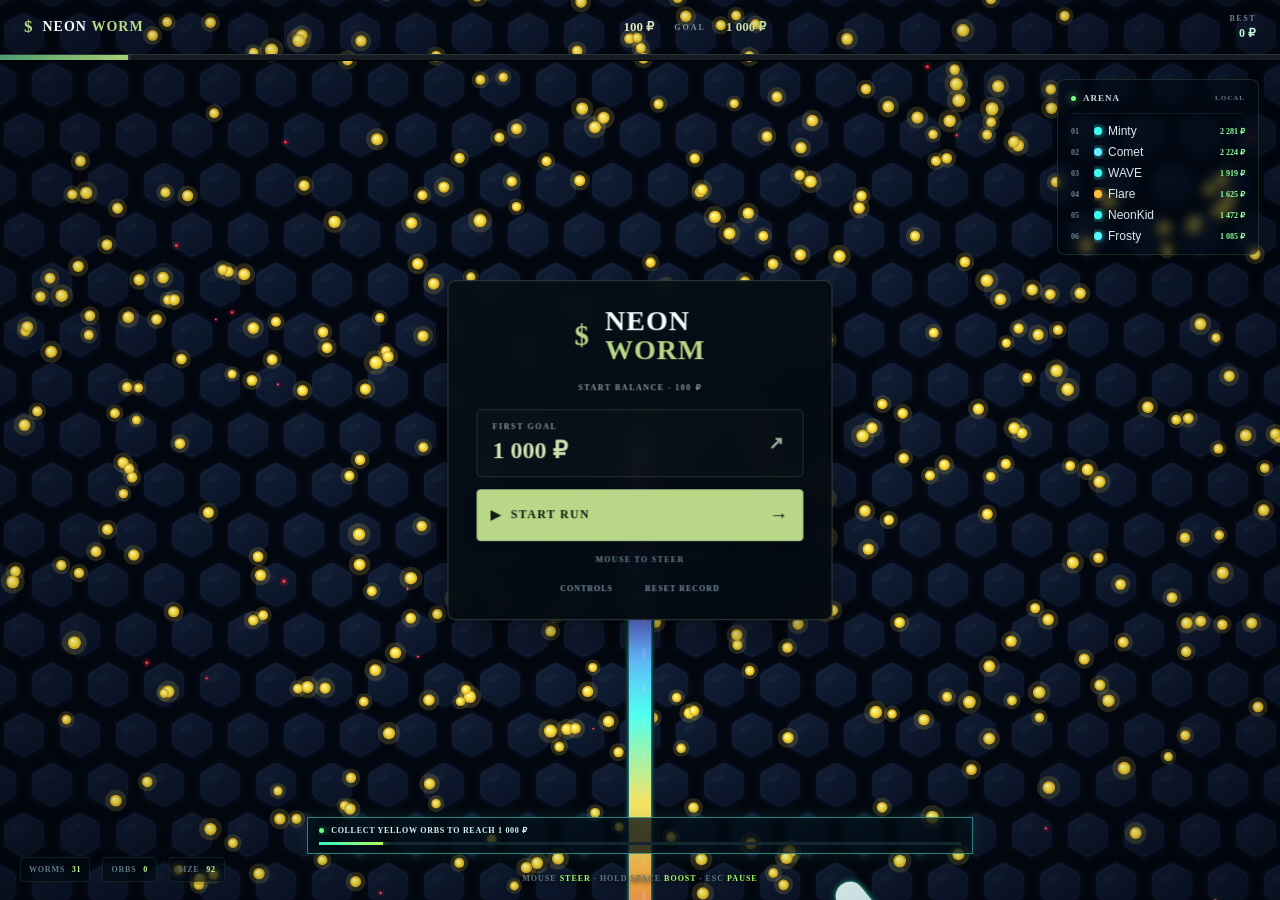
==== index.html @ e164d158 "Add files via upload" ====
<!doctype html>
<html lang="en">
<head>
<meta charset="utf-8">
<meta name="viewport" content="width=device-width, initial-scale=1, maximum-scale=1, user-scalable=no">
<title>Neon Worm v6.3 — Ruble Goals</title>
<link rel="stylesheet" href="style.css">
</head>
<body>
<main id="gameShell">
  <canvas id="arena" aria-label="Neon Worm game arena"></canvas>
  <div class="screen-shade"></div>

  <header class="top-hud" id="topHud">
    <div class="top-line">
      <div class="brand"><span class="brand-icon">$</span><span>NEON <b>WORM</b></span></div>
      <div class="goal-inline"><span id="cashValue">100 ₽</span><span class="goal-caption" id="goalCaption">GOAL</span><span class="target-amount" id="targetAmount">1 000 ₽</span></div>
      <div class="best-box"><small>BEST</small><b id="bestValue">0 ₽</b></div>
    </div>
    <div class="goal-track"><div class="goal-fill" id="goalFill"></div></div>
  </header>

  <aside class="leaderboard panel" id="leaderboardPanel">
    <div class="panel-label"><span class="live-dot"></span> ARENA <small>LOCAL</small></div>
    <div id="leaderboardList" class="leaderboard-list"><div class="leader-placeholder">Start a run to see the arena rankings.</div></div>
  </aside>

  <div class="task-banner hidden" id="taskBanner">EXIT WINDOW OPEN — YOU CAN LEAVE NOW</div>
  <div class="timer-box hidden" id="timerBox"><small>EXIT AVAILABLE</small><b id="timerValue">15</b><small>SECONDS LEFT</small></div>

  <section class="start-screen" id="startScreen">
    <div class="start-logo"><span class="logo-dollar">$</span><span>NEON<br><b>WORM</b></span></div>
    <p class="start-kicker">START BALANCE · 100 ₽</p>
    <div class="target-card"><div><small>FIRST GOAL</small><strong id="startTarget">1 000 ₽</strong></div><div class="target-mark">↗</div></div>
    <button class="primary-button" id="playButton"><span>▶</span> START RUN <b>→</b></button>
    <div class="start-hint">MOUSE TO STEER</div>
    <div class="secondary-actions"><button id="helpButton">CONTROLS</button><button id="resetButton">RESET RECORD</button></div>
  </section>

  <div class="bottom-hud" id="bottomHud">
    <div class="challenge-status"><div class="status-label"><span class="status-dot"></span><b id="statusText">REACH 1 000 ₽</b></div><div class="status-track"><i id="statusFill"></i></div></div>
  </div>

  <div class="quick-stats" id="quickStats"><span>WORMS <b id="wormCount">31</b></span><span>ORBS <b id="orbCount">0</b></span><span>SIZE <b id="lengthCount">67</b></span></div>
  <div class="controls-note" id="controlsNote">MOUSE <span>STEER</span> · HOLD SPACE <span>BOOST</span> · ESC <span>PAUSE</span></div>

  <section class="result-screen hidden" id="resultScreen">
    <div class="result-kicker" id="resultKicker">RUN OVER</div>
    <h1 id="resultTitle">1 000 ₽</h1>
    <p id="resultText">You crashed into a worm.</p>
    <button class="primary-button" id="againButton"><span>↻</span> PLAY AGAIN <b>→</b></button>
    <button class="text-button" id="homeButton">BACK TO MENU</button>
  </section>

  <div class="help-modal hidden" id="helpModal">
    <div class="help-card"><button class="close-button" id="closeHelp">×</button><h2>CONTROLS</h2>
      <p><b>1.</b> Move your mouse to steer. The worm follows your direction smoothly.</p>
      <p><b>2.</b> Eat yellow spheres to slowly raise your balance and grow longer.</p>
      <p><b>3.</b> Avoid other worms' bodies and the arena walls. A head collision ends your run.</p>
      <p><b>4.</b> Hold <b>SPACE</b> to boost. Boosting costs a little balance and leaves a few yellow spheres behind.</p>
      <p><b>5.</b> Goals open in order: <b>1 000 ₽</b>, <b>1 700 ₽</b>, then <b>3 000 ₽</b>. When a goal is reached, you have 15 seconds to cross the green exit. If time runs out, no penalty is applied and the next goal opens.</p>
      <p class="help-note">Offline local version. Bots roam, eat orbs, and can collide with each other.</p>
      <button class="primary-button" id="gotItButton">GOT IT</button>
    </div>
  </div>

  <div class="toast" id="toast"></div>
  <div class="pause-screen hidden" id="pauseScreen"><div class="pause-card"><div class="pause-title">PAUSED</div><p>Take a break, then continue.</p><button class="primary-button" id="continueButton">CONTINUE</button><button class="text-button" id="pauseHomeButton">BACK TO MENU</button></div></div>
</main>
<script src="game.js"></script>
</body>
</html>
---- style.css ----
:root{--lime:#b8d887;--green:#78c985;--cyan:#7fc7c3;--ink:#030812;--panel:rgba(3,13,23,.8);--line:rgba(99,255,130,.33)}
*{box-sizing:border-box}html,body{margin:0;width:100%;height:100%;overflow:hidden;background:#02050c;color:#f2ffff;font-family:Rajdhani,Arial,sans-serif}button{font:inherit;cursor:pointer;color:inherit}#gameShell{position:fixed;inset:0;width:100vw;height:100vh;height:100dvh;overflow:hidden;background:#030812;border:0;box-shadow:none}#arena{position:absolute;inset:0;width:100%;height:100%;display:block}.screen-shade{position:absolute;inset:0;pointer-events:none;background:radial-gradient(ellipse at center,transparent 42%,rgba(1,3,9,.22) 100%)}
.top-hud{position:absolute;z-index:3;left:0;right:0;top:0;padding:0 0 4px;background:linear-gradient(180,rgba(2,5,12,.95),rgba(2,5,12,.63) 72%,transparent)}.top-line{height:54px;display:flex;align-items:center;gap:18px;padding:0 24px}.brand{display:flex;align-items:center;gap:9px;min-width:205px;font:900 14px Orbitron;letter-spacing:1px;color:#f3fbff}.brand b{color:#b8d887}.brand-icon{display:grid;place-items:center;width:auto;height:auto;border:0;border-radius:0;color:#b8d887;box-shadow:none;font-size:17px}.goal-inline{display:flex;align-items:center;justify-content:center;gap:20px;flex:1;font:800 13px Orbitron;color:#dae4c2;text-shadow:0 1px 3px #0008}.goal-caption{font:700 8px Orbitron;letter-spacing:2px;color:#7d939d;text-shadow:none}.target-amount{color:#c7dfa5}.best-box{min-width:95px;text-align:right}.best-box small{display:block;color:#6f8590;font:700 8px Orbitron;letter-spacing:1.5px}.best-box b{display:block;margin-top:3px;color:#c6f9d5;font:800 12px Orbitron}.goal-track{height:7px;background:#161c21;border-top:1px solid #29333a;border-bottom:1px solid #000;overflow:hidden}.goal-fill{height:100%;width:2.8%;background:linear-gradient(90deg,#4c9d71,#a6cf74);box-shadow:0 0 4px #6aa781;transition:width .12s}
.panel{position:absolute;z-index:2;top:79px;right:21px;width:202px;padding:13px 13px 11px;border:1px solid #84ff8d25;border-radius:8px;background:rgba(2,10,19,.58);box-shadow:0 9px 28px #0003;backdrop-filter:blur(5px)}.panel-label{display:flex;align-items:center;gap:7px;font:800 9px Orbitron;letter-spacing:1px;color:#c6dce1;padding-bottom:10px;border-bottom:1px solid #c7fbe911}.panel-label small{margin-left:auto;font:700 7px Orbitron;color:#637a83;letter-spacing:1px}.live-dot{width:5px;height:5px;background:#7bff83;box-shadow:0 0 8px #71ff83;border-radius:50%}.leaderboard-list{display:grid;gap:7px;padding-top:10px}.leader-row{display:grid;grid-template-columns:16px minmax(0,1fr) auto;align-items:center;gap:7px;font-size:12px;color:#d9e8eb}.leader-rank{font:700 8px Orbitron;color:#69818d}.leader-name{display:flex;align-items:center;gap:6px;min-width:0;white-space:nowrap;overflow:hidden;text-overflow:ellipsis}.leader-dot{width:8px;height:8px;flex:0 0 8px;border-radius:50%;box-shadow:0 0 6px currentColor}.leader-cash{font:700 8px Orbitron;color:#8cff9c}.leader-placeholder{font-size:12px;color:#778d98}
.start-screen,.result-screen{position:absolute;z-index:6;left:50%;top:50%;transform:translate(-50%,-50%);width:min(385px,calc(100vw - 32px));padding:26px 28px 21px;text-align:center;border:1px solid #829d8a55;border-radius:8px;background:linear-gradient(145deg,rgba(7,15,23,.97),rgba(4,10,17,.97));box-shadow:0 12px 38px #0007;backdrop-filter:blur(9px)}.start-logo{display:flex;align-items:center;justify-content:center;gap:11px;font:900 28px/1.03 Orbitron;letter-spacing:1px;text-align:left}.start-logo b{color:#b8d887}.logo-dollar{display:grid;place-items:center;width:auto;height:auto;border:0;border-radius:0;color:#b8d887;font:800 29px Orbitron;box-shadow:none;padding-right:4px}.start-kicker{margin:18px 0 17px;color:#8d9aa4;font:600 8px Orbitron;letter-spacing:1.5px}.target-card{border:1px solid #88a98d35;background:#ffffff04;border-radius:5px;padding:12px 15px;display:flex;align-items:center;justify-content:space-between;text-align:left;margin-bottom:12px}.target-card small{display:block;color:#8198a5;font:700 8px Orbitron;letter-spacing:1.6px}.target-card strong{display:block;color:#cce3af;font:800 24px Orbitron;margin-top:5px;text-shadow:none}.target-mark{font:600 18px Arial;color:#9eb7a0;padding-right:4px}.primary-button{display:flex;align-items:center;justify-content:center;gap:9px;width:100%;border:1px solid #9abf85;border-radius:4px;padding:14px 13px;background:#b8d887;color:#101b15;font:800 12px Orbitron;letter-spacing:1.3px;box-shadow:0 2px 8px #0003;transition:filter .15s,transform .15s}.primary-button:hover{filter:brightness(1.04);transform:translateY(-1px)}.primary-button b{margin-left:auto;font-size:19px}.primary-button span{font-size:13px}.start-hint{margin-top:14px;color:#698391;font:700 8px Orbitron;letter-spacing:1.3px}.secondary-actions{display:flex;justify-content:center;gap:22px;margin-top:15px}.secondary-actions button,.text-button{border:0;background:none;color:#7894a4;font:700 8px Orbitron;letter-spacing:1px;padding:5px}.secondary-actions button:hover,.text-button:hover{color:#83ff9f}
.bottom-hud{position:absolute;z-index:2;left:24%;right:24%;bottom:46px;display:flex;justify-content:center;pointer-events:none}.challenge-status{width:100%;max-width:760px;border:1px solid #5bf5e17d;background:rgba(1,12,21,.75);box-shadow:0 0 15px #35f9e51b,inset 0 0 14px #35f9e50d;padding:8px 11px}.status-label{display:flex;align-items:center;gap:7px;color:#d6f7f7;font:800 8px Orbitron;letter-spacing:.7px;white-space:nowrap;overflow:hidden}.status-dot{flex:0 0 5px;width:5px;height:5px;background:#66ff87;border-radius:50%;box-shadow:0 0 8px #66ff87}.status-track{height:3px;margin-top:7px;background:#142630;overflow:hidden}.status-track i{display:block;width:3%;height:100%;background:linear-gradient(90deg,#37f5c3,#b2ff5a);box-shadow:0 0 9px #53ffb1;transition:width .15s}.controls-note{position:absolute;z-index:2;bottom:17px;left:50%;transform:translateX(-50%);white-space:nowrap;color:#607986;font:700 8px Orbitron;letter-spacing:1px;text-shadow:0 2px 5px #000}.controls-note span{color:#a5ff5d}.quick-stats{position:absolute;z-index:2;left:20px;bottom:18px;display:flex;gap:12px;color:#617985;font:700 8px Orbitron;letter-spacing:.8px}.quick-stats span{padding:7px 8px;background:#020a12aa;border:1px solid #94ff9a19;border-radius:4px}.quick-stats b{color:#c4ff95;margin-left:4px}
.task-banner{position:absolute;z-index:4;top:91px;left:50%;transform:translateX(-50%);width:min(370px,60vw);text-align:center;border:1px solid #65ffe9;background:rgba(4,17,26,.85);box-shadow:0 1px 8px #0005;padding:10px 13px;color:#e3ffff;font:800 11px Orbitron;letter-spacing:1.7px}.timer-box{position:absolute;z-index:4;top:50%;left:50%;transform:translate(-50%,-50%);width:84px;padding:8px 5px 7px;text-align:center;background:rgba(1,10,17,.82);border:1.5px solid #78c985;box-shadow:0 2px 10px #0006}.timer-box small{display:block;color:#9bfab0;font:700 7px Orbitron;letter-spacing:1px}.timer-box b{display:block;color:#65ff6c;font:900 26px Orbitron;margin:4px 0;text-shadow:none}
.result-screen{border-color:#829d8a55}.result-kicker{font:700 9px Orbitron;letter-spacing:2px;color:#b8d887}.result-screen h1{font:800 clamp(30px,5vw,48px) Orbitron;color:#d1e7b6;text-shadow:none;margin:15px 0}.result-screen p{color:#aec4cc;margin:0 0 22px}.result-screen .text-button{display:block;margin:10px auto 0}.pause-screen,.help-modal{position:absolute;z-index:10;inset:0;display:grid;place-items:center;background:#020710ba;padding:20px}.pause-card,.help-card{width:min(380px,calc(100vw - 35px));padding:27px;border:1px solid #829d8a55;border-radius:8px;background:#07111bf5;text-align:center;box-shadow:0 12px 38px #0008}.pause-title{font:800 25px Orbitron;color:#c1d9a2}.pause-card p{color:#8da5b3;margin:12px 0 20px}.pause-card .text-button{display:block;margin:10px auto}.help-card{text-align:left;position:relative}.help-card h2{font:800 19px Orbitron;color:#c1d9a2}.help-card p{color:#9eb4bf;font-size:15px;line-height:1.4}.help-card p b{color:#9cff72}.help-note{font-size:12px!important;color:#647f8d!important}.help-card .primary-button{margin-top:16px}.close-button{position:absolute;right:12px;top:8px;border:0;background:none;color:#8caab8;font-size:27px}.toast{position:absolute;z-index:15;left:50%;bottom:77px;transform:translate(-50%,12px);opacity:0;pointer-events:none;transition:.22s;background:#101b22;border:1px solid #708f7a99;border-radius:4px;padding:9px 15px;color:#e0e9e1;font-weight:600;font-size:13px;white-space:nowrap}.toast.show{opacity:1;transform:translate(-50%,0)}.hidden{display:none!important}
/* In-game HUD follows the reference clip: a slim cash/progress strip, no desktop panels. */
#gameShell.playing .brand,#gameShell.playing .best-box,#gameShell.playing .goal-caption,
#gameShell.playing .leaderboard,#gameShell.playing .bottom-hud,#gameShell.playing .quick-stats,
#gameShell.playing .controls-note{display:none!important}
#gameShell.playing .top-hud{padding:0;background:linear-gradient(180,rgba(2,5,12,.86),rgba(2,5,12,.25) 85%,transparent)}
#gameShell.playing .top-line{height:28px;padding:4px 22px 1px;gap:0}
#gameShell.playing .goal-inline{display:flex;flex:1;align-items:center;justify-content:space-between;width:100%;gap:12px;font:900 14px Arial,sans-serif;color:#e8f6a0;text-shadow:0 1px 4px #000,0 0 8px #69ff7750}
#gameShell.playing #cashValue{color:#d9ff83}
#gameShell.playing .target-amount{color:#efffbd;font:900 14px Arial,sans-serif}
#gameShell.playing .goal-track{height:8px;border:0;background:#0c1622;box-shadow:0 2px 6px #0008;overflow:hidden}
#gameShell.playing .goal-fill{background:linear-gradient(90deg,#10e76a,#59ff63);box-shadow:0 0 12px #5aff66}
@media(max-width:900px){.brand{min-width:0}.top-line{padding:0 12px;gap:10px}.leaderboard{right:10px;top:70px;width:170px}.bottom-hud{left:18%;right:18%}.quick-stats{left:10px;bottom:12px}.controls-note{bottom:12px;font-size:7px}.best-box{min-width:60px}.goal-inline{gap:9px}}
@media(max-width:600px){.top-line{height:47px;gap:7px}.brand{font-size:10px;gap:5px}.brand-icon{width:23px;height:23px;font-size:13px}.goal-inline{gap:6px;font-size:9px}.goal-caption{font-size:6px;letter-spacing:.8px}.best-box small{font-size:6px}.best-box b{font-size:9px}.leaderboard{width:136px;padding:9px;top:59px}.leaderboard-list{gap:5px}.leader-row{font-size:10px}.panel-label{font-size:7px}.bottom-hud{left:10px;right:10px;bottom:53px}.quick-stats{left:8px;bottom:8px;gap:4px}.quick-stats span{font-size:6px;padding:5px}.controls-note{left:auto;right:8px;transform:none;bottom:13px;font-size:6px;letter-spacing:.3px}.task-banner{top:58px;width:70vw;font-size:8px}.timer-box{width:70px}.start-screen,.result-screen{padding:21px 20px}.start-logo{font-size:24px}.start-screen .start-kicker{font-size:7px}}
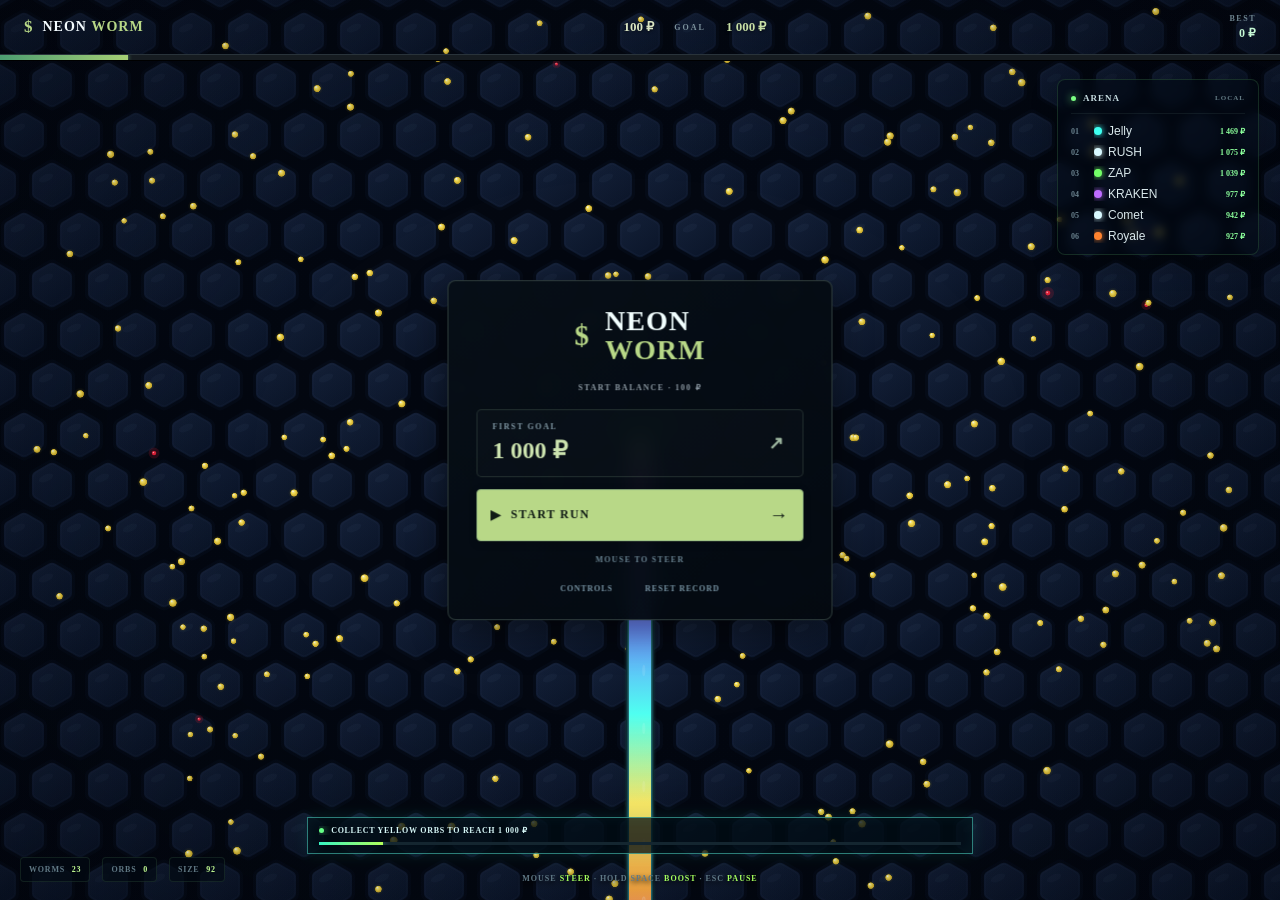
==== commit 7d1dde28: "Add files via upload" ====
--- a/index.html
+++ b/index.html
@@ -2,8 +2,14 @@
 <html lang="en">
 <head>
 <meta charset="utf-8">
-<meta name="viewport" content="width=device-width, initial-scale=1, maximum-scale=1, user-scalable=no">
-<title>Neon Worm v6.3 — Ruble Goals</title>
+<meta name="viewport" content="width=device-width, initial-scale=1, maximum-scale=1, user-scalable=no, viewport-fit=cover">
+<meta name="theme-color" content="#030812">
+<meta name="mobile-web-app-capable" content="yes">
+<meta name="apple-mobile-web-app-capable" content="yes">
+<meta name="apple-mobile-web-app-status-bar-style" content="black-translucent">
+<link rel="manifest" href="manifest.webmanifest">
+<link rel="icon" href="worm-icon.svg" type="image/svg+xml">
+<title>Neon Worm v6.5 — Optimized Mobile</title>
 <link rel="stylesheet" href="style.css">
 </head>
 <body>
@@ -44,6 +50,12 @@
   <div class="quick-stats" id="quickStats"><span>WORMS <b id="wormCount">31</b></span><span>ORBS <b id="orbCount">0</b></span><span>SIZE <b id="lengthCount">67</b></span></div>
   <div class="controls-note" id="controlsNote">MOUSE <span>STEER</span> · HOLD SPACE <span>BOOST</span> · ESC <span>PAUSE</span></div>
 
+  <div class="mobile-controls" id="mobileControls" aria-label="Mobile game controls">
+    <button class="mobile-pause" id="mobilePause" type="button" aria-label="Pause game">Ⅱ</button>
+    <div class="mobile-steer-hint">DRAG TO STEER</div>
+    <button class="mobile-boost" id="mobileBoost" type="button" aria-label="Hold to boost">BOOST <span>↑</span></button>
+  </div>
+
   <section class="result-screen hidden" id="resultScreen">
     <div class="result-kicker" id="resultKicker">RUN OVER</div>
     <h1 id="resultTitle">1 000 ₽</h1>
--- a/style.css
+++ b/style.css
@@ -1,8 +1,8 @@
 :root{--lime:#b8d887;--green:#78c985;--cyan:#7fc7c3;--ink:#030812;--panel:rgba(3,13,23,.8);--line:rgba(99,255,130,.33)}
-*{box-sizing:border-box}html,body{margin:0;width:100%;height:100%;overflow:hidden;background:#02050c;color:#f2ffff;font-family:Rajdhani,Arial,sans-serif}button{font:inherit;cursor:pointer;color:inherit}#gameShell{position:fixed;inset:0;width:100vw;height:100vh;height:100dvh;overflow:hidden;background:#030812;border:0;box-shadow:none}#arena{position:absolute;inset:0;width:100%;height:100%;display:block}.screen-shade{position:absolute;inset:0;pointer-events:none;background:radial-gradient(ellipse at center,transparent 42%,rgba(1,3,9,.22) 100%)}
+*{box-sizing:border-box}html,body{margin:0;width:100%;height:100%;overflow:hidden;overscroll-behavior:none;-webkit-text-size-adjust:100%;user-select:none;-webkit-user-select:none;touch-action:none;background:#02050c;color:#f2ffff;font-family:Rajdhani,Arial,sans-serif}button{font:inherit;cursor:pointer;color:inherit}#gameShell{position:fixed;inset:0;width:100vw;height:100vh;height:100dvh;overflow:hidden;touch-action:none;background:#030812;border:0;box-shadow:none}#arena{position:absolute;inset:0;width:100%;height:100%;display:block;touch-action:none;pointer-events:auto}.screen-shade{position:absolute;inset:0;pointer-events:none;background:radial-gradient(ellipse at center,transparent 42%,rgba(1,3,9,.22) 100%)}
 .top-hud{position:absolute;z-index:3;left:0;right:0;top:0;padding:0 0 4px;background:linear-gradient(180,rgba(2,5,12,.95),rgba(2,5,12,.63) 72%,transparent)}.top-line{height:54px;display:flex;align-items:center;gap:18px;padding:0 24px}.brand{display:flex;align-items:center;gap:9px;min-width:205px;font:900 14px Orbitron;letter-spacing:1px;color:#f3fbff}.brand b{color:#b8d887}.brand-icon{display:grid;place-items:center;width:auto;height:auto;border:0;border-radius:0;color:#b8d887;box-shadow:none;font-size:17px}.goal-inline{display:flex;align-items:center;justify-content:center;gap:20px;flex:1;font:800 13px Orbitron;color:#dae4c2;text-shadow:0 1px 3px #0008}.goal-caption{font:700 8px Orbitron;letter-spacing:2px;color:#7d939d;text-shadow:none}.target-amount{color:#c7dfa5}.best-box{min-width:95px;text-align:right}.best-box small{display:block;color:#6f8590;font:700 8px Orbitron;letter-spacing:1.5px}.best-box b{display:block;margin-top:3px;color:#c6f9d5;font:800 12px Orbitron}.goal-track{height:7px;background:#161c21;border-top:1px solid #29333a;border-bottom:1px solid #000;overflow:hidden}.goal-fill{height:100%;width:2.8%;background:linear-gradient(90deg,#4c9d71,#a6cf74);box-shadow:0 0 4px #6aa781;transition:width .12s}
 .panel{position:absolute;z-index:2;top:79px;right:21px;width:202px;padding:13px 13px 11px;border:1px solid #84ff8d25;border-radius:8px;background:rgba(2,10,19,.58);box-shadow:0 9px 28px #0003;backdrop-filter:blur(5px)}.panel-label{display:flex;align-items:center;gap:7px;font:800 9px Orbitron;letter-spacing:1px;color:#c6dce1;padding-bottom:10px;border-bottom:1px solid #c7fbe911}.panel-label small{margin-left:auto;font:700 7px Orbitron;color:#637a83;letter-spacing:1px}.live-dot{width:5px;height:5px;background:#7bff83;box-shadow:0 0 8px #71ff83;border-radius:50%}.leaderboard-list{display:grid;gap:7px;padding-top:10px}.leader-row{display:grid;grid-template-columns:16px minmax(0,1fr) auto;align-items:center;gap:7px;font-size:12px;color:#d9e8eb}.leader-rank{font:700 8px Orbitron;color:#69818d}.leader-name{display:flex;align-items:center;gap:6px;min-width:0;white-space:nowrap;overflow:hidden;text-overflow:ellipsis}.leader-dot{width:8px;height:8px;flex:0 0 8px;border-radius:50%;box-shadow:0 0 6px currentColor}.leader-cash{font:700 8px Orbitron;color:#8cff9c}.leader-placeholder{font-size:12px;color:#778d98}
-.start-screen,.result-screen{position:absolute;z-index:6;left:50%;top:50%;transform:translate(-50%,-50%);width:min(385px,calc(100vw - 32px));padding:26px 28px 21px;text-align:center;border:1px solid #829d8a55;border-radius:8px;background:linear-gradient(145deg,rgba(7,15,23,.97),rgba(4,10,17,.97));box-shadow:0 12px 38px #0007;backdrop-filter:blur(9px)}.start-logo{display:flex;align-items:center;justify-content:center;gap:11px;font:900 28px/1.03 Orbitron;letter-spacing:1px;text-align:left}.start-logo b{color:#b8d887}.logo-dollar{display:grid;place-items:center;width:auto;height:auto;border:0;border-radius:0;color:#b8d887;font:800 29px Orbitron;box-shadow:none;padding-right:4px}.start-kicker{margin:18px 0 17px;color:#8d9aa4;font:600 8px Orbitron;letter-spacing:1.5px}.target-card{border:1px solid #88a98d35;background:#ffffff04;border-radius:5px;padding:12px 15px;display:flex;align-items:center;justify-content:space-between;text-align:left;margin-bottom:12px}.target-card small{display:block;color:#8198a5;font:700 8px Orbitron;letter-spacing:1.6px}.target-card strong{display:block;color:#cce3af;font:800 24px Orbitron;margin-top:5px;text-shadow:none}.target-mark{font:600 18px Arial;color:#9eb7a0;padding-right:4px}.primary-button{display:flex;align-items:center;justify-content:center;gap:9px;width:100%;border:1px solid #9abf85;border-radius:4px;padding:14px 13px;background:#b8d887;color:#101b15;font:800 12px Orbitron;letter-spacing:1.3px;box-shadow:0 2px 8px #0003;transition:filter .15s,transform .15s}.primary-button:hover{filter:brightness(1.04);transform:translateY(-1px)}.primary-button b{margin-left:auto;font-size:19px}.primary-button span{font-size:13px}.start-hint{margin-top:14px;color:#698391;font:700 8px Orbitron;letter-spacing:1.3px}.secondary-actions{display:flex;justify-content:center;gap:22px;margin-top:15px}.secondary-actions button,.text-button{border:0;background:none;color:#7894a4;font:700 8px Orbitron;letter-spacing:1px;padding:5px}.secondary-actions button:hover,.text-button:hover{color:#83ff9f}
+.start-screen,.result-screen{max-height:calc(100dvh - 28px);overflow-y:auto;overscroll-behavior:contain;position:absolute;z-index:6;left:50%;top:50%;transform:translate(-50%,-50%);width:min(385px,calc(100vw - 32px));padding:26px 28px 21px;text-align:center;border:1px solid #829d8a55;border-radius:8px;background:linear-gradient(145deg,rgba(7,15,23,.97),rgba(4,10,17,.97));box-shadow:0 12px 38px #0007;backdrop-filter:blur(9px)}.start-logo{display:flex;align-items:center;justify-content:center;gap:11px;font:900 28px/1.03 Orbitron;letter-spacing:1px;text-align:left}.start-logo b{color:#b8d887}.logo-dollar{display:grid;place-items:center;width:auto;height:auto;border:0;border-radius:0;color:#b8d887;font:800 29px Orbitron;box-shadow:none;padding-right:4px}.start-kicker{margin:18px 0 17px;color:#8d9aa4;font:600 8px Orbitron;letter-spacing:1.5px}.target-card{border:1px solid #88a98d35;background:#ffffff04;border-radius:5px;padding:12px 15px;display:flex;align-items:center;justify-content:space-between;text-align:left;margin-bottom:12px}.target-card small{display:block;color:#8198a5;font:700 8px Orbitron;letter-spacing:1.6px}.target-card strong{display:block;color:#cce3af;font:800 24px Orbitron;margin-top:5px;text-shadow:none}.target-mark{font:600 18px Arial;color:#9eb7a0;padding-right:4px}.primary-button{display:flex;align-items:center;justify-content:center;gap:9px;width:100%;border:1px solid #9abf85;border-radius:4px;padding:14px 13px;background:#b8d887;color:#101b15;font:800 12px Orbitron;letter-spacing:1.3px;box-shadow:0 2px 8px #0003;transition:filter .15s,transform .15s}.primary-button:hover{filter:brightness(1.04);transform:translateY(-1px)}.primary-button b{margin-left:auto;font-size:19px}.primary-button span{font-size:13px}.start-hint{margin-top:14px;color:#698391;font:700 8px Orbitron;letter-spacing:1.3px}.secondary-actions{display:flex;justify-content:center;gap:22px;margin-top:15px}.secondary-actions button,.text-button{border:0;background:none;color:#7894a4;font:700 8px Orbitron;letter-spacing:1px;padding:5px}.secondary-actions button:hover,.text-button:hover{color:#83ff9f}
 .bottom-hud{position:absolute;z-index:2;left:24%;right:24%;bottom:46px;display:flex;justify-content:center;pointer-events:none}.challenge-status{width:100%;max-width:760px;border:1px solid #5bf5e17d;background:rgba(1,12,21,.75);box-shadow:0 0 15px #35f9e51b,inset 0 0 14px #35f9e50d;padding:8px 11px}.status-label{display:flex;align-items:center;gap:7px;color:#d6f7f7;font:800 8px Orbitron;letter-spacing:.7px;white-space:nowrap;overflow:hidden}.status-dot{flex:0 0 5px;width:5px;height:5px;background:#66ff87;border-radius:50%;box-shadow:0 0 8px #66ff87}.status-track{height:3px;margin-top:7px;background:#142630;overflow:hidden}.status-track i{display:block;width:3%;height:100%;background:linear-gradient(90deg,#37f5c3,#b2ff5a);box-shadow:0 0 9px #53ffb1;transition:width .15s}.controls-note{position:absolute;z-index:2;bottom:17px;left:50%;transform:translateX(-50%);white-space:nowrap;color:#607986;font:700 8px Orbitron;letter-spacing:1px;text-shadow:0 2px 5px #000}.controls-note span{color:#a5ff5d}.quick-stats{position:absolute;z-index:2;left:20px;bottom:18px;display:flex;gap:12px;color:#617985;font:700 8px Orbitron;letter-spacing:.8px}.quick-stats span{padding:7px 8px;background:#020a12aa;border:1px solid #94ff9a19;border-radius:4px}.quick-stats b{color:#c4ff95;margin-left:4px}
 .task-banner{position:absolute;z-index:4;top:91px;left:50%;transform:translateX(-50%);width:min(370px,60vw);text-align:center;border:1px solid #65ffe9;background:rgba(4,17,26,.85);box-shadow:0 1px 8px #0005;padding:10px 13px;color:#e3ffff;font:800 11px Orbitron;letter-spacing:1.7px}.timer-box{position:absolute;z-index:4;top:50%;left:50%;transform:translate(-50%,-50%);width:84px;padding:8px 5px 7px;text-align:center;background:rgba(1,10,17,.82);border:1.5px solid #78c985;box-shadow:0 2px 10px #0006}.timer-box small{display:block;color:#9bfab0;font:700 7px Orbitron;letter-spacing:1px}.timer-box b{display:block;color:#65ff6c;font:900 26px Orbitron;margin:4px 0;text-shadow:none}
 .result-screen{border-color:#829d8a55}.result-kicker{font:700 9px Orbitron;letter-spacing:2px;color:#b8d887}.result-screen h1{font:800 clamp(30px,5vw,48px) Orbitron;color:#d1e7b6;text-shadow:none;margin:15px 0}.result-screen p{color:#aec4cc;margin:0 0 22px}.result-screen .text-button{display:block;margin:10px auto 0}.pause-screen,.help-modal{position:absolute;z-index:10;inset:0;display:grid;place-items:center;background:#020710ba;padding:20px}.pause-card,.help-card{width:min(380px,calc(100vw - 35px));padding:27px;border:1px solid #829d8a55;border-radius:8px;background:#07111bf5;text-align:center;box-shadow:0 12px 38px #0008}.pause-title{font:800 25px Orbitron;color:#c1d9a2}.pause-card p{color:#8da5b3;margin:12px 0 20px}.pause-card .text-button{display:block;margin:10px auto}.help-card{text-align:left;position:relative}.help-card h2{font:800 19px Orbitron;color:#c1d9a2}.help-card p{color:#9eb4bf;font-size:15px;line-height:1.4}.help-card p b{color:#9cff72}.help-note{font-size:12px!important;color:#647f8d!important}.help-card .primary-button{margin-top:16px}.close-button{position:absolute;right:12px;top:8px;border:0;background:none;color:#8caab8;font-size:27px}.toast{position:absolute;z-index:15;left:50%;bottom:77px;transform:translate(-50%,12px);opacity:0;pointer-events:none;transition:.22s;background:#101b22;border:1px solid #708f7a99;border-radius:4px;padding:9px 15px;color:#e0e9e1;font-weight:600;font-size:13px;white-space:nowrap}.toast.show{opacity:1;transform:translate(-50%,0)}.hidden{display:none!important}
@@ -19,3 +19,55 @@
 #gameShell.playing .goal-fill{background:linear-gradient(90deg,#10e76a,#59ff63);box-shadow:0 0 12px #5aff66}
 @media(max-width:900px){.brand{min-width:0}.top-line{padding:0 12px;gap:10px}.leaderboard{right:10px;top:70px;width:170px}.bottom-hud{left:18%;right:18%}.quick-stats{left:10px;bottom:12px}.controls-note{bottom:12px;font-size:7px}.best-box{min-width:60px}.goal-inline{gap:9px}}
 @media(max-width:600px){.top-line{height:47px;gap:7px}.brand{font-size:10px;gap:5px}.brand-icon{width:23px;height:23px;font-size:13px}.goal-inline{gap:6px;font-size:9px}.goal-caption{font-size:6px;letter-spacing:.8px}.best-box small{font-size:6px}.best-box b{font-size:9px}.leaderboard{width:136px;padding:9px;top:59px}.leaderboard-list{gap:5px}.leader-row{font-size:10px}.panel-label{font-size:7px}.bottom-hud{left:10px;right:10px;bottom:53px}.quick-stats{left:8px;bottom:8px;gap:4px}.quick-stats span{font-size:6px;padding:5px}.controls-note{left:auto;right:8px;transform:none;bottom:13px;font-size:6px;letter-spacing:.3px}.task-banner{top:58px;width:70vw;font-size:8px}.timer-box{width:70px}.start-screen,.result-screen{padding:21px 20px}.start-logo{font-size:24px}.start-screen .start-kicker{font-size:7px}}
+
+
+/* Touch controls: enabled only on small screens or touch-first devices. */
+.mobile-controls{display:none;position:absolute;z-index:8;inset:0;pointer-events:none;padding:calc(env(safe-area-inset-top) + 8px) 12px calc(env(safe-area-inset-bottom) + 12px);}
+.mobile-controls button{pointer-events:auto;touch-action:none;-webkit-tap-highlight-color:transparent;border:1px solid rgba(193,230,171,.58);background:rgba(5,15,23,.72);color:#d9efc7;backdrop-filter:blur(5px);box-shadow:0 3px 12px #0005;font:800 11px Orbitron;letter-spacing:1px;}
+.mobile-pause{position:absolute;right:12px;top:calc(env(safe-area-inset-top) + 47px);width:42px;height:42px;border-radius:50%;font-size:17px!important;}
+.mobile-boost{position:absolute;right:20px;bottom:calc(env(safe-area-inset-bottom) + 24px);width:82px;height:82px;border-radius:50%;border:2px solid #a6d27d!important;background:rgba(120,158,79,.35)!important;color:#e7ffc6!important;box-shadow:0 0 0 5px rgba(176,218,126,.08),0 3px 16px #0008!important;}
+.mobile-boost span{display:block;font-size:18px;line-height:18px;margin-top:3px;}
+.mobile-boost.pressed{background:rgba(165,220,103,.72)!important;color:#07120a!important;transform:scale(.96);}
+.mobile-steer-hint{position:absolute;left:12px;bottom:calc(env(safe-area-inset-bottom) + 32px);max-width:calc(100vw - 130px);color:rgba(205,225,214,.7);font:700 8px Orbitron;letter-spacing:.7px;text-shadow:0 1px 4px #000;}
+@media (pointer:coarse), (max-width:760px){
+  #gameShell.playing .mobile-controls{display:block;}
+  #gameShell.playing .mobile-steer-hint{display:block;}
+  .top-line{padding-left:max(9px,env(safe-area-inset-left));padding-right:max(9px,env(safe-area-inset-right));gap:7px;}
+  .start-screen,.result-screen{width:min(385px,calc(100vw - 24px));padding:20px 19px 17px;}
+  .help-card,.pause-card{max-height:calc(100dvh - 28px);overflow:auto;padding:23px 20px;}
+  .leaderboard{right:max(8px,env(safe-area-inset-right));top:calc(env(safe-area-inset-top) + 60px);width:142px;padding:8px;background:rgba(2,10,19,.38);backdrop-filter:blur(3px);}
+  .leaderboard-list{gap:4px;padding-top:7px;}
+  .leader-row{font-size:10px;gap:4px;}
+  .leader-cash{font-size:7px;}
+  .task-banner{top:calc(env(safe-area-inset-top) + 59px);width:min(72vw,370px);font-size:8px;letter-spacing:.8px;padding:8px 7px;}
+  .timer-box{top:43%;}
+  #gameShell.playing .top-line{padding-left:max(10px,env(safe-area-inset-left));padding-right:max(10px,env(safe-area-inset-right));}
+  #gameShell.playing .goal-inline{font-size:13px;gap:7px;}
+  #gameShell.playing .target-amount{font-size:13px;}
+}
+@media (max-width:390px){
+  .goal-inline{gap:5px!important;}
+  #gameShell.playing .goal-inline{font-size:12px;}
+  #gameShell.playing .target-amount{font-size:12px;}
+  .mobile-boost{width:72px;height:72px;right:14px;bottom:calc(env(safe-area-inset-bottom) + 19px);}
+  .mobile-steer-hint{font-size:7px;letter-spacing:.3px;}
+  .leaderboard{width:124px;}
+}
+@media (orientation:landscape) and (max-height:500px) and (pointer:coarse){
+  .mobile-boost{width:62px;height:62px;right:18px;bottom:calc(env(safe-area-inset-bottom) + 10px);}
+  .mobile-pause{top:calc(env(safe-area-inset-top) + 35px);width:36px;height:36px;}
+  .mobile-steer-hint{bottom:calc(env(safe-area-inset-bottom) + 24px);}
+  .start-screen,.result-screen{padding:14px 18px;}
+  .start-kicker{margin:9px 0;}
+}
+
+/* v6.5: touch controls are high-contrast, always visible during a mobile run. */
+@media (pointer: coarse), (max-width: 760px) {
+  #gameShell.playing .mobile-controls { display:block !important; visibility:visible !important; opacity:1 !important; }
+  #gameShell.playing .mobile-pause { position:absolute; display:grid; place-items:center; right:max(14px, env(safe-area-inset-right)); top:calc(env(safe-area-inset-top) + 54px); width:48px; height:48px; border:2px solid rgba(222,245,213,.9); border-radius:50%; background:rgba(4,12,20,.88); color:#f3ffe8; font-size:21px!important; box-shadow:0 2px 10px #000a, inset 0 0 0 1px #0008; }
+  #gameShell.playing .mobile-boost { position:absolute; display:flex; flex-direction:column; align-items:center; justify-content:center; right:max(18px, env(safe-area-inset-right)); bottom:calc(env(safe-area-inset-bottom) + 30px); width:88px; height:88px; border:2px solid #d5efad!important; border-radius:50%; background:rgba(22,42,34,.9)!important; color:#f1ffd9!important; font-size:12px!important; font-weight:900; box-shadow:0 0 0 4px rgba(183,226,135,.15),0 4px 14px #000a!important; }
+  #gameShell.playing .mobile-boost span { font-size:22px; line-height:22px; margin-top:2px; }
+  #gameShell.playing .mobile-steer-hint { display:block!important; left:14px; bottom:calc(env(safe-area-inset-bottom) + 46px); max-width:calc(100vw - 140px); padding:8px 10px; border:1px solid #a7c9a044; border-radius:5px; background:rgba(2,9,16,.68); color:#e0e9d9; font-size:9px; line-height:1.4; letter-spacing:.45px; }
+  #gameShell.playing .mobile-boost.pressed { background:rgba(147,190,104,.96)!important; color:#07120a!important; transform:scale(.96); }
+}
+@media (max-width:390px) { #gameShell.playing .mobile-boost { width:78px;height:78px;right:13px;bottom:calc(env(safe-area-inset-bottom) + 24px); } #gameShell.playing .mobile-pause { width:44px;height:44px;right:12px; } }
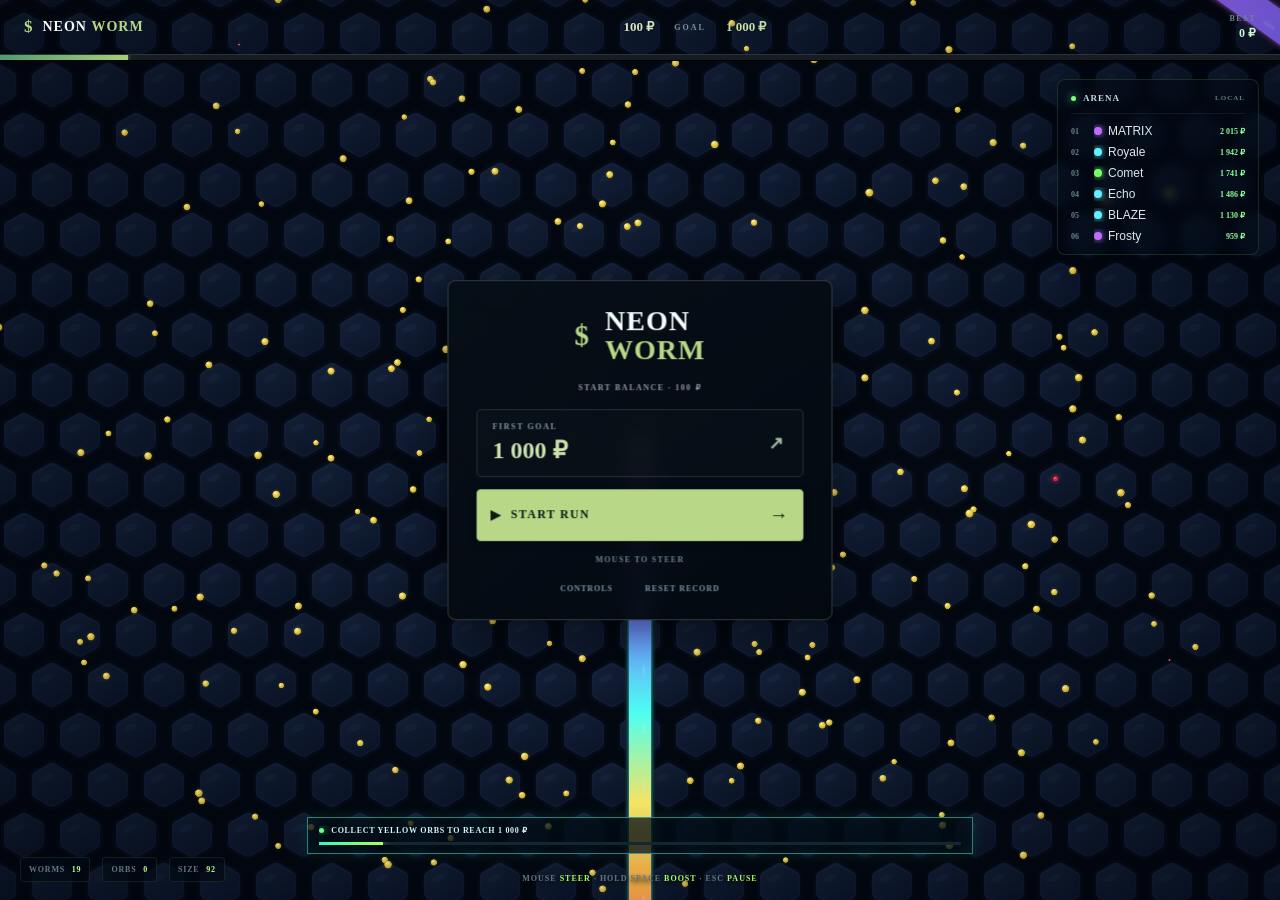
==== commit a30569fe: "Add files via upload" ====
--- a/index.html
+++ b/index.html
@@ -9,7 +9,7 @@
 <meta name="apple-mobile-web-app-status-bar-style" content="black-translucent">
 <link rel="manifest" href="manifest.webmanifest">
 <link rel="icon" href="worm-icon.svg" type="image/svg+xml">
-<title>Neon Worm v6.5 — Optimized Mobile</title>
+<title>Neon Worm v6.6 — Fullscreen & Performance</title>
 <link rel="stylesheet" href="style.css">
 </head>
 <body>
@@ -51,6 +51,7 @@
   <div class="controls-note" id="controlsNote">MOUSE <span>STEER</span> · HOLD SPACE <span>BOOST</span> · ESC <span>PAUSE</span></div>
 
   <div class="mobile-controls" id="mobileControls" aria-label="Mobile game controls">
+    <button class="mobile-fullscreen" id="mobileFullscreen" type="button" aria-label="Toggle full screen">⛶</button>
     <button class="mobile-pause" id="mobilePause" type="button" aria-label="Pause game">Ⅱ</button>
     <div class="mobile-steer-hint">DRAG TO STEER</div>
     <button class="mobile-boost" id="mobileBoost" type="button" aria-label="Hold to boost">BOOST <span>↑</span></button>
--- a/style.css
+++ b/style.css
@@ -71,3 +71,9 @@
   #gameShell.playing .mobile-boost.pressed { background:rgba(147,190,104,.96)!important; color:#07120a!important; transform:scale(.96); }
 }
 @media (max-width:390px) { #gameShell.playing .mobile-boost { width:78px;height:78px;right:13px;bottom:calc(env(safe-area-inset-bottom) + 24px); } #gameShell.playing .mobile-pause { width:44px;height:44px;right:12px; } }
+
+/* v6.6: fullscreen button and lighter mobile rendering */
+.mobile-fullscreen{position:absolute;left:max(14px,env(safe-area-inset-left));top:calc(env(safe-area-inset-top) + 54px);width:46px;height:46px;display:grid;place-items:center;border-radius:50%;font-size:25px!important;font-family:Arial,sans-serif!important;background:rgba(4,12,20,.88)!important;border:2px solid rgba(222,245,213,.82)!important;color:#f3ffe8!important;box-shadow:0 2px 10px #000a!important;pointer-events:auto;touch-action:manipulation}
+@media (orientation:landscape) and (max-height:500px) and (pointer:coarse){.mobile-fullscreen{top:calc(env(safe-area-inset-top) + 35px);width:38px;height:38px;font-size:21px!important}}
+#gameShell:fullscreen{width:100vw;height:100vh;height:100dvh;background:#030812}
+#gameShell:fullscreen #arena{width:100%;height:100%}
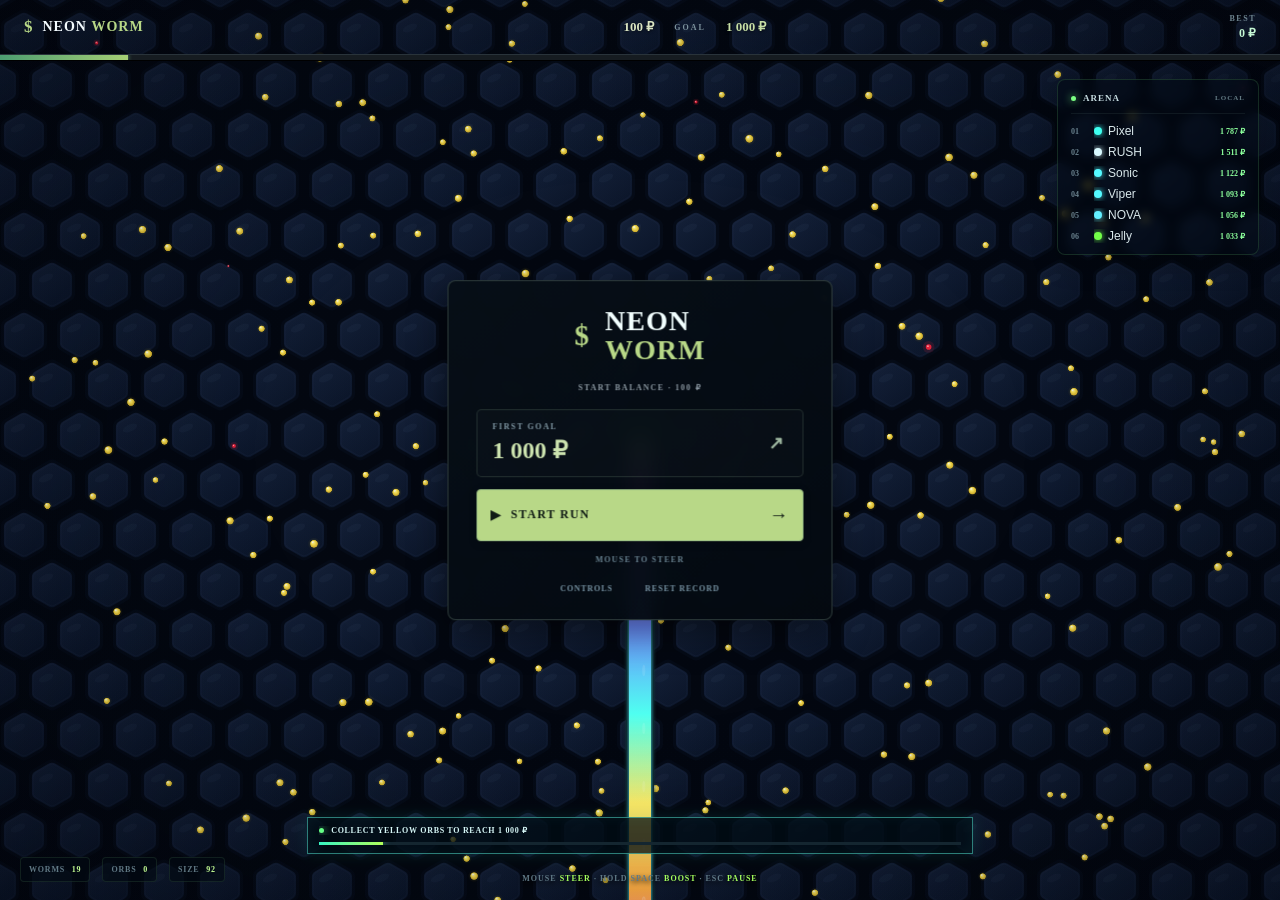
==== commit db6cbaee: "Add files via upload" ====
--- a/index.html
+++ b/index.html
@@ -9,13 +9,14 @@
 <meta name="apple-mobile-web-app-status-bar-style" content="black-translucent">
 <link rel="manifest" href="manifest.webmanifest">
 <link rel="icon" href="worm-icon.svg" type="image/svg+xml">
-<title>Neon Worm v6.6 — Fullscreen & Performance</title>
+<title>Neon Worm v6.7 — Creator Mode</title>
 <link rel="stylesheet" href="style.css">
 </head>
 <body>
 <main id="gameShell">
   <canvas id="arena" aria-label="Neon Worm game arena"></canvas>
   <div class="screen-shade"></div>
+  <button class="mobile-fullscreen" id="mobileFullscreen" type="button" aria-label="Enter full screen" title="Full screen">⛶</button>
 
   <header class="top-hud" id="topHud">
     <div class="top-line">
@@ -51,7 +52,6 @@
   <div class="controls-note" id="controlsNote">MOUSE <span>STEER</span> · HOLD SPACE <span>BOOST</span> · ESC <span>PAUSE</span></div>
 
   <div class="mobile-controls" id="mobileControls" aria-label="Mobile game controls">
-    <button class="mobile-fullscreen" id="mobileFullscreen" type="button" aria-label="Toggle full screen">⛶</button>
     <button class="mobile-pause" id="mobilePause" type="button" aria-label="Pause game">Ⅱ</button>
     <div class="mobile-steer-hint">DRAG TO STEER</div>
     <button class="mobile-boost" id="mobileBoost" type="button" aria-label="Hold to boost">BOOST <span>↑</span></button>
--- a/style.css
+++ b/style.css
@@ -77,3 +77,26 @@
 @media (orientation:landscape) and (max-height:500px) and (pointer:coarse){.mobile-fullscreen{top:calc(env(safe-area-inset-top) + 35px);width:38px;height:38px;font-size:21px!important}}
 #gameShell:fullscreen{width:100vw;height:100vh;height:100dvh;background:#030812}
 #gameShell:fullscreen #arena{width:100%;height:100%}
+
+/* v6.7 Creator Mode: fullscreen entry is available in the menu, then vanishes; gameplay controls stay tiny. */
+.mobile-fullscreen{display:none;position:absolute;z-index:12;left:max(8px,env(safe-area-inset-left));top:calc(env(safe-area-inset-top) + 61px);width:30px;height:30px;place-items:center;border:1px solid rgba(188,220,170,.45)!important;border-radius:50%;background:rgba(4,12,20,.48)!important;color:#dcebd1!important;font:600 18px Arial,sans-serif!important;box-shadow:0 1px 5px #0008!important;opacity:.72;backdrop-filter:blur(3px);padding:0;touch-action:manipulation;-webkit-tap-highlight-color:transparent}
+@media (pointer:coarse),(max-width:760px){.mobile-fullscreen{display:grid}}
+#gameShell.immersive-mode .mobile-fullscreen{display:none!important}
+@media (pointer:coarse),(max-width:760px){
+  #gameShell.playing .mobile-pause{width:30px!important;height:30px!important;min-width:30px;min-height:30px;right:max(9px,env(safe-area-inset-right))!important;top:calc(env(safe-area-inset-top) + 41px)!important;border:1px solid rgba(222,245,213,.45)!important;background:rgba(4,12,20,.32)!important;box-shadow:0 1px 4px #0006!important;font-size:14px!important;opacity:.42}
+  #gameShell.playing .mobile-boost{width:54px!important;height:54px!important;min-width:54px;min-height:54px;right:max(12px,env(safe-area-inset-right))!important;bottom:calc(env(safe-area-inset-bottom) + 12px)!important;border:1px solid rgba(213,239,173,.5)!important;background:rgba(22,42,34,.22)!important;color:#f1ffd9!important;font-size:8px!important;box-shadow:0 1px 5px #0006!important;opacity:.42}
+  #gameShell.playing .mobile-boost span{font-size:14px!important;line-height:14px!important;margin-top:0!important}
+  #gameShell.playing .mobile-steer-hint{display:none!important}
+  #gameShell.playing .mobile-boost.pressed{opacity:.42!important;background:rgba(147,190,104,.45)!important}
+}
+/* In capture/fullscreen mode controls remain tappable but are almost invisible. */
+#gameShell.immersive-mode .mobile-fullscreen{display:none!important}
+#gameShell.immersive-mode.playing .mobile-pause{width:27px!important;height:27px!important;opacity:.09!important;background:rgba(4,12,20,.12)!important;border-color:rgba(222,245,213,.13)!important;box-shadow:none!important}
+#gameShell.immersive-mode.playing .mobile-boost{width:48px!important;height:48px!important;opacity:.08!important;background:rgba(22,42,34,.1)!important;border-color:rgba(213,239,173,.13)!important;box-shadow:none!important;color:rgba(241,255,217,.45)!important}
+#gameShell.immersive-mode.playing .mobile-boost.pressed{opacity:.08!important;background:rgba(147,190,104,.15)!important}
+#gameShell.immersive-mode.playing .mobile-steer-hint{display:none!important}
+@media (orientation:landscape) and (max-height:500px) and (pointer:coarse){
+  .mobile-fullscreen{top:calc(env(safe-area-inset-top) + 9px);width:27px;height:27px;font-size:16px!important}
+  #gameShell.playing .mobile-pause{top:calc(env(safe-area-inset-top) + 8px)!important;width:27px!important;height:27px!important}
+  #gameShell.playing .mobile-boost{width:45px!important;height:45px!important;bottom:calc(env(safe-area-inset-bottom) + 8px)!important}
+}
